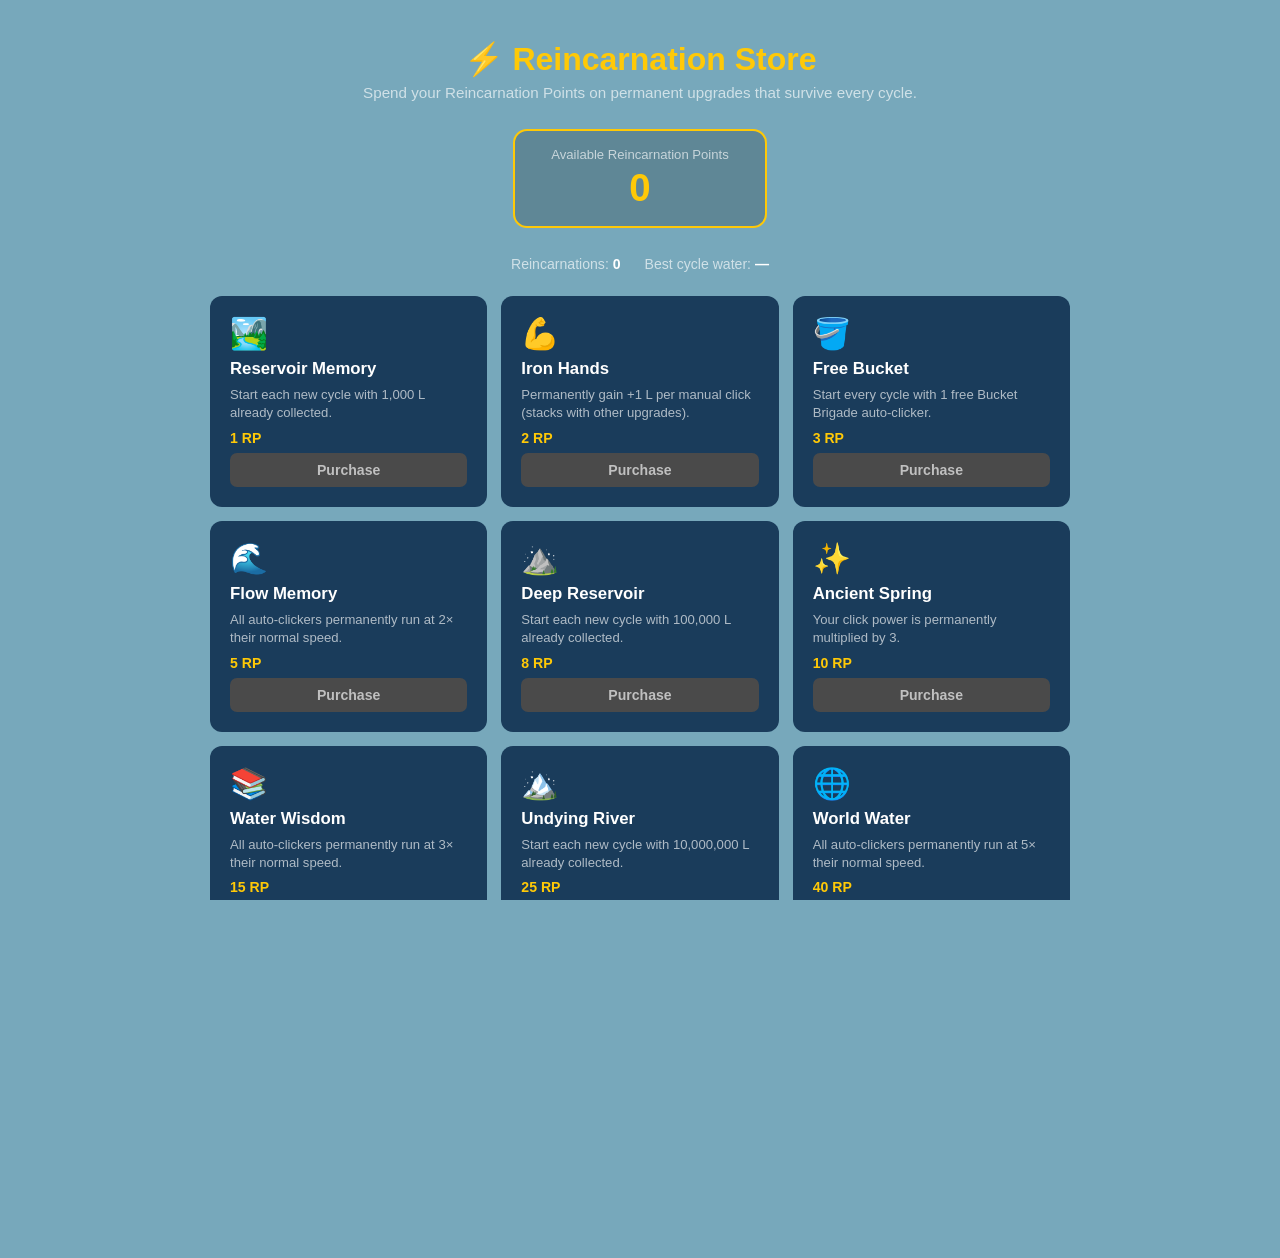
==== reincarnation.html @ 73661738 "Build complete Charity: Water idle-clicker game from scratch Co-authored-by: Max84678 <164530658+Max" ====
<!DOCTYPE html>
<html lang="en">
<head>
  <meta charset="UTF-8">
  <meta name="viewport" content="width=device-width, initial-scale=1.0">
  <title>Reincarnation Store — Charity: Water Game</title>
  <link rel="stylesheet" href="style.css">
</head>
<body>

  <div class="reinc-page">

    <!-- Header -->
    <header class="reinc-header">
      <h1 class="reinc-title">⚡ Reincarnation Store</h1>
      <p class="reinc-subtitle">
        Spend your Reincarnation Points on permanent upgrades that survive every cycle.
      </p>
    </header>

    <!-- RP balance -->
    <div class="rp-balance">
      <div class="rp-balance-label">Available Reincarnation Points</div>
      <div class="rp-balance-value" id="rp-display">0</div>
    </div>

    <!-- Stats row -->
    <div class="reinc-stats">
      <span>Reincarnations: <strong id="stat-reinc">0</strong></span>
      <span>Best cycle water: <strong id="stat-best">—</strong></span>
    </div>

    <!-- Permanent upgrades grid -->
    <div class="perma-upgrades-grid" id="perma-grid">
      <!-- Populated by reincarnation.js -->
    </div>

    <!-- Return to game -->
    <button class="return-btn" onclick="returnToGame()">
      💧 Return to Game
    </button>

  </div>

  <!-- Footer -->
  <footer class="footer">
    <a href="https://www.charitywater.org" target="_blank" rel="noopener noreferrer"
       aria-label="Visit charity: water website">
      <img class="cw-logo" src="charity-water-logo.svg" alt="charity: water" width="210" height="38">
    </a>
    <p class="footer-tagline">
      Every drop counts.
      <a href="https://www.charitywater.org/donate" target="_blank" rel="noopener noreferrer">
        Donate to bring real clean water
      </a>
      to people in need.
    </p>
  </footer>

  <script src="config.js"></script>
  <script src="reincarnation.js"></script>
</body>
</html>
---- style.css ----
/* ============================================================
   style.css — Charity: Water Game
   ============================================================ */

/* ── Custom properties ───────────────────────────────────── */
:root {
  --bg:               #77A8BB;
  --bg-dark:          #5B8FA3;
  --store-bg:         #12304A;
  --store-item-bg:    #1A3C5B;
  --store-item-hover: #234F72;
  --accent:           #FFC907;
  --accent-dark:      #D4A800;
  --water-blue:       #4A9EC8;
  --water-light:      #7BC4E0;
  --text:             #FFFFFF;
  --text-muted:       rgba(255,255,255,0.65);
  --text-dark:        #12304A;
  --btn-buy:          #27AE60;
  --btn-buy-hover:    #219150;
  --btn-disabled:     #4a4a4a;
  --shadow:           rgba(0,0,0,0.28);
  --radius:           8px;
  --store-width:      320px;
}

/* ── Reset & base ────────────────────────────────────────── */
*, *::before, *::after { box-sizing: border-box; margin: 0; padding: 0; }

html, body {
  height: 100%;
  font-family: 'Segoe UI', Arial, Helvetica, sans-serif;
  background: var(--bg);
  color: var(--text);
  overflow-x: hidden;
}

button { font-family: inherit; }

a { color: inherit; }

/* ── Hamburger button ────────────────────────────────────── */
.hamburger {
  position: fixed;
  top: 14px;
  left: 14px;
  z-index: 1000;
  width: 46px;
  height: 46px;
  background: var(--store-bg);
  border: none;
  border-radius: var(--radius);
  cursor: pointer;
  display: flex;
  flex-direction: column;
  justify-content: center;
  align-items: center;
  gap: 5px;
  padding: 10px;
  transition: background 0.2s;
  box-shadow: 0 2px 10px var(--shadow);
}
.hamburger:hover { background: var(--store-item-hover); }

.hamburger span {
  display: block;
  width: 22px;
  height: 2.5px;
  background: var(--text);
  border-radius: 2px;
  transition: transform 0.3s, opacity 0.3s;
}
.hamburger.open span:nth-child(1) { transform: translateY(7.5px) rotate(45deg); }
.hamburger.open span:nth-child(2) { opacity: 0; }
.hamburger.open span:nth-child(3) { transform: translateY(-7.5px) rotate(-45deg); }

/* ── Side-panel Store ────────────────────────────────────── */
.store-panel {
  position: fixed;
  top: 0;
  left: 0;
  width: var(--store-width);
  height: 100vh;
  background: var(--store-bg);
  z-index: 900;
  transform: translateX(-100%);
  transition: transform 0.35s cubic-bezier(0.4,0,0.2,1);
  overflow-y: auto;
  padding: 72px 14px 20px;
  box-shadow: 4px 0 24px var(--shadow);
}
.store-panel.open { transform: translateX(0); }

.store-title {
  font-size: 1.55rem;
  font-weight: 700;
  color: var(--accent);
  margin-bottom: 14px;
  letter-spacing: 0.4px;
}

.store-section { margin-bottom: 22px; }

.section-title {
  font-size: 0.75rem;
  font-weight: 700;
  text-transform: uppercase;
  letter-spacing: 1.2px;
  color: var(--text-muted);
  margin-bottom: 8px;
  border-bottom: 1px solid rgba(255,255,255,0.1);
  padding-bottom: 5px;
}

/* Bulk-buy controls */
.bulk-controls {
  display: flex;
  align-items: center;
  gap: 4px;
  margin-bottom: 10px;
  flex-wrap: wrap;
}
.bulk-controls > span { font-size: 0.82rem; color: var(--text-muted); margin-right: 2px; }

.bulk-btn {
  padding: 4px 9px;
  font-size: 0.78rem;
  background: var(--store-item-bg);
  color: var(--text);
  border: 1px solid rgba(255,255,255,0.15);
  border-radius: 4px;
  cursor: pointer;
  transition: all 0.15s;
  font-weight: 600;
}
.bulk-btn:hover,
.bulk-btn.active {
  background: var(--accent);
  color: var(--text-dark);
  border-color: var(--accent);
}

/* Auto-clicker list item */
.clicker-item {
  background: var(--store-item-bg);
  border-radius: var(--radius);
  padding: 10px 12px;
  margin-bottom: 7px;
  display: flex;
  align-items: center;
  gap: 10px;
  border-left: 3px solid transparent;
  transition: background 0.15s, border-color 0.15s;
}
.clicker-item:hover              { background: var(--store-item-hover); }
.clicker-item.affordable         { border-left-color: var(--btn-buy); }
.clicker-item.maxed              { border-left-color: var(--accent); opacity: 0.7; }

.clicker-emoji { font-size: 1.7rem; min-width: 34px; text-align: center; }

.clicker-info  { flex: 1; min-width: 0; }
.clicker-name  {
  font-size: 0.92rem;
  font-weight: 700;
  white-space: nowrap;
  overflow: hidden;
  text-overflow: ellipsis;
}
.clicker-desc  { font-size: 0.68rem; color: var(--text-muted); margin-top: 1px; }
.clicker-stats { font-size: 0.72rem; color: var(--accent); margin-top: 2px; }

.clicker-right { display: flex; flex-direction: column; align-items: flex-end; gap: 4px; }
.clicker-owned {
  font-size: 1.05rem;
  font-weight: 700;
  color: var(--accent);
  min-width: 32px;
  text-align: center;
}
.clicker-cost  { font-size: 0.7rem; color: var(--text-muted); text-align: right; }

.clicker-buy-btn {
  padding: 5px 10px;
  font-size: 0.78rem;
  background: var(--btn-buy);
  color: #fff;
  border: none;
  border-radius: 5px;
  cursor: pointer;
  font-weight: 700;
  white-space: nowrap;
  transition: background 0.15s;
}
.clicker-buy-btn:hover:not(:disabled) { background: var(--btn-buy-hover); }
.clicker-buy-btn:disabled { background: var(--btn-disabled); cursor: not-allowed; }

/* Upgrade item */
.upgrade-item {
  background: var(--store-item-bg);
  border-radius: var(--radius);
  padding: 8px 12px;
  margin-bottom: 6px;
  display: flex;
  align-items: center;
  gap: 10px;
  border-left: 3px solid var(--accent);
  transition: background 0.15s;
}
.upgrade-item:hover { background: var(--store-item-hover); }

.upgrade-info  { flex: 1; min-width: 0; }
.upgrade-name  { font-size: 0.88rem; font-weight: 700; }
.upgrade-desc  { font-size: 0.68rem; color: var(--text-muted); margin-top: 1px; }
.upgrade-cost  { font-size: 0.7rem; color: var(--accent); margin-top: 2px; }

.upgrade-buy-btn {
  padding: 5px 10px;
  font-size: 0.8rem;
  background: var(--accent);
  color: var(--text-dark);
  border: none;
  border-radius: 5px;
  cursor: pointer;
  font-weight: 700;
  white-space: nowrap;
  transition: background 0.15s;
  flex-shrink: 0;
}
.upgrade-buy-btn:hover:not(:disabled) { background: var(--accent-dark); }
.upgrade-buy-btn:disabled { background: var(--btn-disabled); color: var(--text); cursor: not-allowed; }

.no-upgrades { font-size: 0.8rem; color: var(--text-muted); padding: 4px 0; }

/* ── Main game layout ────────────────────────────────────── */
body { display: flex; flex-direction: column; min-height: 100vh; }

main.game-area {
  flex: 1;
  display: flex;
  flex-direction: column;
  align-items: center;
  justify-content: center;
  padding: 80px 16px 90px;
  position: relative;
}

/* ── Reincarnate button (fixed top-right) ────────────────── */
.reincarnate-btn {
  position: fixed;
  top: 14px;
  right: 14px;
  z-index: 100;
  padding: 10px 18px;
  background: linear-gradient(135deg, #9B59B6, #6C3483);
  color: #fff;
  border: none;
  border-radius: var(--radius);
  font-size: 0.95rem;
  font-weight: 700;
  cursor: pointer;
  box-shadow: 0 4px 18px rgba(155,89,182,0.5);
  animation: pulse-reinc 2s ease-in-out infinite;
  transition: transform 0.15s;
}
.reincarnate-btn:hover { transform: scale(1.05); }
.reincarnate-btn.hidden { display: none; }

/* Visit reincarnation store any time */
.reinc-store-link {
  position: fixed;
  top: 62px;
  right: 14px;
  z-index: 99;
  padding: 7px 13px;
  background: rgba(108,52,131,0.7);
  color: #fff;
  border: 1px solid rgba(155,89,182,0.8);
  border-radius: var(--radius);
  font-size: 0.8rem;
  font-weight: 600;
  text-decoration: none;
  cursor: pointer;
  transition: background 0.2s;
}
.reinc-store-link:hover { background: rgba(108,52,131,0.95); }

/* ── Water counter display ───────────────────────────────── */
.water-display { text-align: center; margin-bottom: 16px; }

.water-amount {
  font-size: 2.8rem;
  font-weight: 700;
  line-height: 1.1;
  text-shadow: 0 2px 10px var(--shadow);
}
.water-amount .unit { font-size: 1.5rem; font-weight: 400; opacity: 0.85; }

.water-rate {
  font-size: 0.92rem;
  color: var(--text-muted);
  margin-top: 5px;
}
.water-rate .highlight { color: var(--text); font-weight: 600; }

/* ── Well wrapper ────────────────────────────────────────── */
.well-container { position: relative; margin: 8px 0; }

.well-wrapper {
  position: relative;
  display: inline-block;
  cursor: pointer;
  user-select: none;
  -webkit-tap-highlight-color: transparent;
}

.well-img {
  display: block;
  filter: drop-shadow(0 8px 22px rgba(0,0,0,0.32));
  transition: transform 0.08s;
}
.well-wrapper:active .well-img { transform: scale(0.94); }

/* ── Floating "+N L" text (Improvement 1) ───────────────── */
.floating-text {
  position: absolute;
  pointer-events: none;
  font-size: 1.15rem;
  font-weight: 700;
  color: #fff;
  text-shadow: 0 1px 5px rgba(0,0,0,0.55);
  animation: float-up 0.9s ease-out forwards;
  z-index: 200;
  white-space: nowrap;
  left: 50%;
  transform: translateX(-50%);
}

/* ── Ripple effect (Improvement 1) ──────────────────────── */
.ripple {
  position: absolute;
  border-radius: 50%;
  border: 3px solid rgba(255,255,255,0.55);
  pointer-events: none;
  animation: ripple-anim 0.65s ease-out forwards;
  transform: translate(-50%, -50%);
  z-index: 150;
  width: 0;
  height: 0;
}

/* ── Progress bar (Improvement 3) ───────────────────────── */
.progress-section {
  width: 100%;
  max-width: 420px;
  margin-top: 18px;
}
.progress-label {
  display: flex;
  justify-content: space-between;
  font-size: 0.78rem;
  color: var(--text-muted);
  margin-bottom: 5px;
}
.progress-bar-outer {
  width: 100%;
  height: 20px;
  background: rgba(0,0,0,0.22);
  border-radius: 10px;
  overflow: hidden;
  position: relative;
  box-shadow: inset 0 2px 6px rgba(0,0,0,0.25);
}
.progress-bar-inner {
  height: 100%;
  border-radius: 10px;
  background: linear-gradient(90deg, #3A9CCC 0%, #7BC4E0 50%, #3A9CCC 100%);
  background-size: 200% 100%;
  animation: wave-flow 2.2s linear infinite;
  transition: width 0.4s ease;
  min-width: 3px;
  position: relative;
}
/* Wave shimmer overlay */
.progress-bar-inner::after {
  content: '';
  position: absolute;
  inset: 0;
  background: linear-gradient(90deg, transparent 0%, rgba(255,255,255,0.28) 50%, transparent 100%);
  background-size: 200% 100%;
  animation: wave-shimmer 1.6s linear infinite;
  border-radius: inherit;
}

/* ── Reincarnation info line ─────────────────────────────── */
.reincarnation-info {
  margin-top: 8px;
  font-size: 0.82rem;
  color: var(--text-muted);
  text-align: center;
}
.reincarnation-info strong { color: var(--text); }

/* ── Milestone popup (Improvement 2) ────────────────────── */
.milestone-popup {
  position: fixed;
  bottom: 76px;
  left: 50%;
  transform: translateX(-50%);
  z-index: 500;
  background: linear-gradient(135deg, #1A3C5B, #234F72);
  border: 2px solid var(--accent);
  border-radius: 14px;
  padding: 14px 18px;
  max-width: 360px;
  width: calc(100% - 32px);
  display: flex;
  align-items: flex-start;
  gap: 12px;
  box-shadow: 0 8px 32px rgba(0,0,0,0.45);
  animation: slide-up 0.4s cubic-bezier(0.34,1.56,0.64,1);
}
.milestone-popup.hidden { display: none !important; }

.milestone-icon    { font-size: 1.7rem; min-width: 34px; line-height: 1; }
.milestone-message { flex: 1; font-size: 0.88rem; line-height: 1.45; font-weight: 500; }

.milestone-close {
  background: none;
  border: none;
  color: var(--text-muted);
  font-size: 1.25rem;
  cursor: pointer;
  line-height: 1;
  padding: 0 0 0 6px;
  flex-shrink: 0;
}
.milestone-close:hover { color: var(--text); }

/* ── Footer ──────────────────────────────────────────────── */
.footer {
  background: rgba(0,0,0,0.22);
  padding: 14px 16px;
  text-align: center;
  display: flex;
  flex-direction: column;
  align-items: center;
  gap: 7px;
}
.footer a   { display: inline-block; text-decoration: none; }
.cw-logo    { display: block; }
.footer-tagline {
  font-size: 0.76rem;
  color: var(--text-muted);
}
.footer-tagline a { color: var(--accent); text-decoration: none; }
.footer-tagline a:hover { text-decoration: underline; }

/* ── Reincarnation page ──────────────────────────────────── */
.reinc-page {
  min-height: 100vh;
  background: var(--bg);
  display: flex;
  flex-direction: column;
  align-items: center;
  padding: 40px 16px 60px;
}
.reinc-header { text-align: center; margin-bottom: 28px; }
.reinc-title  { font-size: 2rem; font-weight: 700; color: var(--accent); margin-bottom: 6px; }
.reinc-subtitle { color: var(--text-muted); font-size: 0.95rem; }

.rp-balance {
  background: rgba(0,0,0,0.2);
  border: 2px solid var(--accent);
  border-radius: 14px;
  padding: 16px 36px;
  text-align: center;
  margin-bottom: 28px;
}
.rp-balance-label { font-size: 0.82rem; color: var(--text-muted); margin-bottom: 4px; }
.rp-balance-value { font-size: 2.4rem; font-weight: 700; color: var(--accent); }

.perma-upgrades-grid {
  display: grid;
  grid-template-columns: repeat(auto-fill, minmax(255px, 1fr));
  gap: 14px;
  width: 100%;
  max-width: 860px;
  margin-bottom: 30px;
}
.perma-upgrade-card {
  background: var(--store-item-bg);
  border-radius: 12px;
  padding: 18px;
  display: flex;
  flex-direction: column;
  gap: 7px;
  border: 2px solid transparent;
  transition: all 0.2s;
}
.perma-upgrade-card.affordable { border-color: var(--accent); }
.perma-upgrade-card.owned      { border-color: var(--btn-buy); opacity: 0.7; }
.perma-upgrade-card:hover:not(.owned) { background: var(--store-item-hover); }

.perma-card-icon { font-size: 1.9rem; }
.perma-card-name { font-size: 1.05rem; font-weight: 700; }
.perma-card-desc { font-size: 0.82rem; color: var(--text-muted); flex: 1; line-height: 1.4; }
.perma-card-cost { font-size: 0.88rem; color: var(--accent); font-weight: 700; }

.perma-card-btn {
  padding: 9px 0;
  background: var(--accent);
  color: var(--text-dark);
  border: none;
  border-radius: 7px;
  font-weight: 700;
  font-size: 0.88rem;
  cursor: pointer;
  transition: background 0.15s;
}
.perma-card-btn:hover:not(:disabled) { background: var(--accent-dark); }
.perma-card-btn:disabled {
  background: var(--btn-disabled);
  color: var(--text-muted);
  cursor: not-allowed;
}

.return-btn {
  padding: 13px 44px;
  background: var(--water-blue);
  color: #fff;
  border: none;
  border-radius: 10px;
  font-size: 1.05rem;
  font-weight: 700;
  cursor: pointer;
  transition: all 0.2s;
  box-shadow: 0 4px 16px rgba(0,0,0,0.22);
}
.return-btn:hover { background: var(--water-light); transform: translateY(-2px); }

/* Reinc stats row */
.reinc-stats {
  display: flex;
  gap: 24px;
  flex-wrap: wrap;
  justify-content: center;
  margin-bottom: 24px;
  font-size: 0.88rem;
  color: var(--text-muted);
}
.reinc-stats strong { color: var(--text); }

/* ── Keyframe animations ──────────────────────────────────── */
@keyframes float-up {
  0%   { opacity: 1; transform: translateX(-50%) translateY(0)   scale(1); }
  100% { opacity: 0; transform: translateX(-50%) translateY(-80px) scale(0.75); }
}

@keyframes ripple-anim {
  0%   { width: 0;    height: 0;    opacity: 0.75; }
  100% { width: 160px; height: 160px; opacity: 0; }
}

@keyframes wave-flow {
  0%   { background-position: 0%   0%; }
  100% { background-position: 200% 0%; }
}

@keyframes wave-shimmer {
  0%   { background-position: -200% 0%; }
  100% { background-position: 200%  0%; }
}

@keyframes pulse-reinc {
  0%, 100% { box-shadow: 0 4px 18px rgba(155,89,182,0.45); }
  50%       { box-shadow: 0 4px 28px rgba(155,89,182,0.85); }
}

@keyframes slide-up {
  from { opacity: 0; transform: translate(-50%, 28px); }
  to   { opacity: 1; transform: translate(-50%, 0); }
}

/* ── Responsive ──────────────────────────────────────────── */
@media (max-width: 480px) {
  .water-amount        { font-size: 2.1rem; }
  .well-img            { width: 190px; height: 206px; }
  :root                { --store-width: min(100vw, 310px); }
  .reincarnate-btn     { font-size: 0.82rem; padding: 8px 12px; top: 10px; right: 10px; }
  .reinc-store-link    { top: 54px; right: 10px; }
}
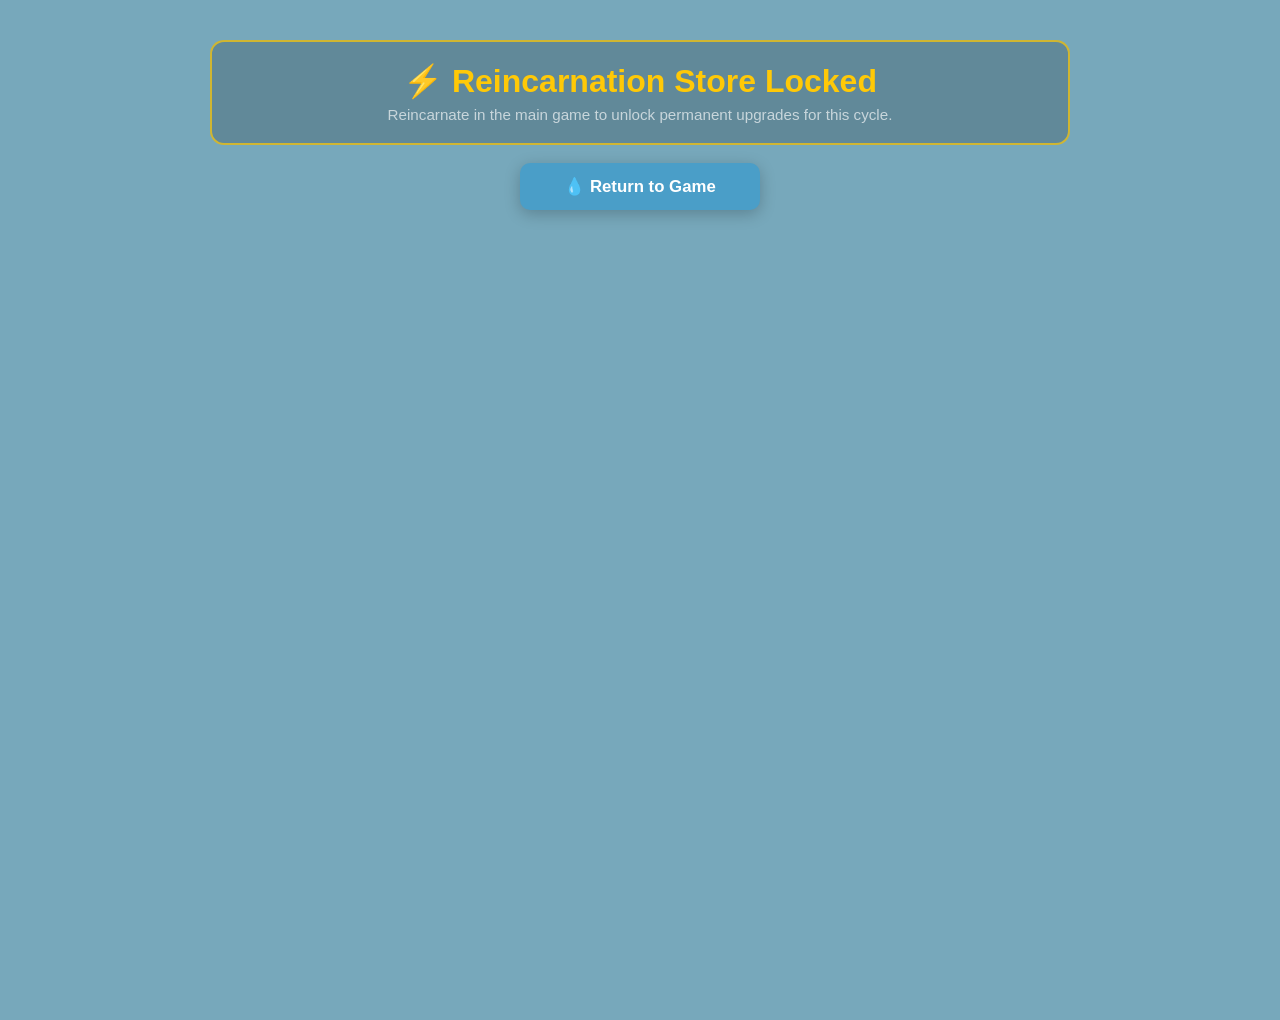
==== commit 52b4a6ca: "This is a working game now!" ====
--- a/reincarnation.html
+++ b/reincarnation.html
@@ -10,8 +10,17 @@
 
   <div class="reinc-page">
 
+    <div class="store-locked" id="store-locked">
+      <div class="store-locked-card">
+        <h1 class="reinc-title">⚡ Reincarnation Store Locked</h1>
+        <p class="reinc-subtitle">
+          Reincarnate in the main game to unlock permanent upgrades for this cycle.
+        </p>
+      </div>
+    </div>
+
     <!-- Header -->
-    <header class="reinc-header">
+    <header class="reinc-header" id="reinc-header">
       <h1 class="reinc-title">⚡ Reincarnation Store</h1>
       <p class="reinc-subtitle">
         Spend your Reincarnation Points on permanent upgrades that survive every cycle.
--- a/style.css
+++ b/style.css
@@ -16,6 +16,10 @@
   --text:             #FFFFFF;
   --text-muted:       rgba(255,255,255,0.65);
   --text-dark:        #12304A;
+  --footer-bg:        #FFFFFF;
+  --footer-text:      #4B5563;
+  --footer-border:    rgba(18,48,74,0.12);
+  --logo-filter:      none;
   --btn-buy:          #27AE60;
   --btn-buy-hover:    #219150;
   --btn-disabled:     #4a4a4a;
@@ -39,11 +43,115 @@
 
 a { color: inherit; }
 
+.hidden { display: none !important; }
+
+body.mode-drought {
+  background: linear-gradient(180deg, var(--bg) 0%, var(--bg-dark) 100%);
+}
+
+body.mode-drought .cw-logo {
+  filter: var(--logo-filter);
+}
+
+body.mode-drought .footer {
+  box-shadow: 0 -6px 24px rgba(0,0,0,0.25);
+}
+
+body.mode-drought .footer-tagline a {
+  color: #FFFFFF;
+}
+
+body.mode-drought .footer-tagline a:hover {
+  color: #FFFFFF;
+}
+
+body.mode-drought .reinc-locked-note,
+body.mode-drought .reinc-warning,
+body.mode-drought .reinc-subtitle,
+body.mode-drought .footer-tagline {
+  color: rgba(255,255,255,0.78);
+}
+
+body.mode-drought .golden-boost-label {
+  color: #FFFFFF;
+}
+
+body.mode-drought .mode-btn.active {
+  color: var(--text-dark);
+}
+
+body.mode-drought .mode-btn {
+  background: rgba(0,0,0,0.18);
+  color: #fff;
+  border-color: rgba(255,255,255,0.12);
+}
+
+body.mode-drought .mode-btn:hover { background: rgba(0,0,0,0.28); }
+
+body.mode-drought .mode-btn.active {
+  background: #fff;
+}
+
+body.mode-drought .golden-boost {
+  background: rgba(0,0,0,0.18);
+  border-color: rgba(255,255,255,0.12);
+}
+
+body.mode-drought .golden-drop {
+  filter: drop-shadow(0 0 16px rgba(255,255,255,0.22));
+}
+
+body.mode-drought .store-panel {
+  box-shadow: -4px 0 24px rgba(0,0,0,0.35);
+}
+
+body.mode-drought .well-wrapper:focus-visible,
+body.mode-drought .mode-btn:focus-visible,
+body.mode-drought .bulk-btn:focus-visible,
+body.mode-drought .clicker-buy-btn:focus-visible,
+body.mode-drought .upgrade-buy-btn:focus-visible,
+body.mode-drought .reincarnate-btn:focus-visible,
+body.mode-drought .reinc-store-link:focus-visible,
+body.mode-drought .return-btn:focus-visible {
+  outline-color: #fff;
+}
+/* ── Mode switcher ──────────────────────────────────────── */
+.mode-switcher {
+  position: fixed;
+  top: 14px;
+  left: 50%;
+  transform: translateX(-50%);
+  z-index: 1001;
+  display: inline-flex;
+  gap: 8px;
+  padding: 6px;
+  border-radius: 999px;
+  background: rgba(0,0,0,0.16);
+  backdrop-filter: blur(8px);
+  box-shadow: 0 2px 10px var(--shadow);
+}
+
+.mode-btn {
+  border: 1px solid rgba(255,255,255,0.14);
+  background: rgba(18,48,74,0.9);
+  color: #fff;
+  border-radius: 999px;
+  padding: 7px 12px;
+  font-size: 0.74rem;
+  font-weight: 700;
+  letter-spacing: 0.3px;
+  cursor: pointer;
+  transition: transform 0.15s, background 0.15s, color 0.15s;
+}
+
+.mode-btn:hover { transform: translateY(-1px); background: rgba(35,79,114,0.95); }
+.mode-btn.active { background: var(--accent); color: var(--text-dark); border-color: var(--accent); }
+
 /* ── Hamburger button ────────────────────────────────────── */
 .hamburger {
   position: fixed;
   top: 14px;
-  left: 14px;
+  right: 14px;
   z-index: 1000;
   width: 46px;
   height: 46px;
@@ -78,16 +186,16 @@
 .store-panel {
   position: fixed;
   top: 0;
-  left: 0;
+  right: 0;
   width: var(--store-width);
   height: 100vh;
   background: var(--store-bg);
   z-index: 900;
-  transform: translateX(-100%);
+  transform: translateX(100%);
   transition: transform 0.35s cubic-bezier(0.4,0,0.2,1);
   overflow-y: auto;
   padding: 72px 14px 20px;
-  box-shadow: 4px 0 24px var(--shadow);
+  box-shadow: -4px 0 24px var(--shadow);
 }
 .store-panel.open { transform: translateX(0); }
 
@@ -231,6 +339,141 @@
 
 .no-upgrades { font-size: 0.8rem; color: var(--text-muted); padding: 4px 0; }
 
+/* Reincarnation section */
+.reinc-section {
+  background: rgba(255,255,255,0.04);
+  border: 1px solid rgba(255,255,255,0.08);
+  border-radius: 12px;
+  padding: 12px;
+}
+.reinc-summary {
+  margin-bottom: 10px;
+  text-align: center;
+}
+.reinc-section .progress-label {
+  margin-bottom: 5px;
+}
+.reinc-section .progress-bar-outer {
+  margin-bottom: 10px;
+}
+.store-reinc-btn {
+  width: 100%;
+  margin-top: 2px;
+}
+.store-reinc-btn.locked {
+  opacity: 0.55;
+  box-shadow: none;
+}
+.reinc-warning {
+  margin-top: 10px;
+  font-size: 0.75rem;
+  line-height: 1.45;
+  color: var(--text-muted);
+}
+.reinc-locked-note {
+  margin-top: 10px;
+  font-size: 0.76rem;
+  line-height: 1.45;
+  color: var(--text-muted);
+  text-align: center;
+}
+.reinc-confirm {
+  margin-top: 10px;
+  padding-top: 10px;
+  border-top: 1px solid rgba(255,255,255,0.08);
+}
+.reinc-confirm-actions {
+  display: flex;
+  gap: 8px;
+  margin-top: 10px;
+}
+.reinc-confirm-btn {
+  flex: 1;
+  border: none;
+  border-radius: 6px;
+  padding: 8px 0;
+  font-size: 0.8rem;
+  font-weight: 700;
+  cursor: pointer;
+}
+.reinc-confirm-btn.accept {
+  background: var(--accent);
+  color: var(--text-dark);
+}
+.reinc-confirm-btn.decline {
+  background: rgba(255,255,255,0.12);
+  color: var(--text);
+}
+.reinc-store-link {
+  display: inline-flex;
+  align-items: center;
+  justify-content: center;
+  margin-top: 10px;
+  padding: 8px 12px;
+  width: 100%;
+  border-radius: 6px;
+  background: rgba(255,255,255,0.08);
+  border: 1px solid rgba(255,255,255,0.12);
+  font-size: 0.84rem;
+  font-weight: 600;
+}
+.reinc-store-link:hover { background: rgba(255,255,255,0.12); }
+
+/* Golden boost indicator */
+.golden-boost {
+  position: fixed;
+  top: 14px;
+  left: 14px;
+  z-index: 1002;
+  width: min(260px, calc(100vw - 28px));
+  padding: 10px 12px;
+  border-radius: 12px;
+  background: rgba(18,48,74,0.92);
+  border: 1px solid rgba(255,201,7,0.35);
+  box-shadow: 0 6px 18px rgba(0,0,0,0.26);
+}
+.golden-boost-label {
+  font-size: 0.78rem;
+  font-weight: 700;
+  color: var(--accent);
+  margin-bottom: 7px;
+}
+.golden-boost-track {
+  width: 100%;
+  height: 8px;
+  border-radius: 999px;
+  overflow: hidden;
+  background: rgba(255,255,255,0.16);
+}
+.golden-boost-fill {
+  height: 100%;
+  width: 100%;
+  border-radius: inherit;
+  background: linear-gradient(90deg, #FFC907, #FFF2A1);
+  transform-origin: left center;
+}
+
+/* Golden raindrop */
+.golden-drop {
+  position: absolute;
+  z-index: 180;
+  border: none;
+  background: transparent;
+  color: #FFC907;
+  font-size: 2.4rem;
+  line-height: 1;
+  cursor: pointer;
+  text-shadow: 0 0 16px rgba(255,201,7,0.75);
+  animation: golden-drop-bob 1.3s ease-in-out infinite;
+  transform-origin: center;
+}
+.golden-drop:hover { transform: scale(1.12); }
+
+@keyframes golden-drop-bob {
+  0%, 100% { transform: translateY(0) scale(1); }
+  50% { transform: translateY(-6px) scale(1.05); }
+}
+
 /* ── Main game layout ────────────────────────────────────── */
 body { display: flex; flex-direction: column; min-height: 100vh; }
 
@@ -244,12 +487,8 @@
   position: relative;
 }
 
-/* ── Reincarnate button (fixed top-right) ────────────────── */
+/* ── Reincarnate button ──────────────────────────────────── */
 .reincarnate-btn {
-  position: fixed;
-  top: 14px;
-  right: 14px;
-  z-index: 100;
   padding: 10px 18px;
   background: linear-gradient(135deg, #9B59B6, #6C3483);
   color: #fff;
@@ -264,25 +503,6 @@
 }
 .reincarnate-btn:hover { transform: scale(1.05); }
 .reincarnate-btn.hidden { display: none; }
-
-/* Visit reincarnation store any time */
-.reinc-store-link {
-  position: fixed;
-  top: 62px;
-  right: 14px;
-  z-index: 99;
-  padding: 7px 13px;
-  background: rgba(108,52,131,0.7);
-  color: #fff;
-  border: 1px solid rgba(155,89,182,0.8);
-  border-radius: var(--radius);
-  font-size: 0.8rem;
-  font-weight: 600;
-  text-decoration: none;
-  cursor: pointer;
-  transition: background 0.2s;
-}
-.reinc-store-link:hover { background: rgba(108,52,131,0.95); }
 
 /* ── Water counter display ───────────────────────────────── */
 .water-display { text-align: center; margin-bottom: 16px; }
@@ -348,12 +568,6 @@
   height: 0;
 }
 
-/* ── Progress bar (Improvement 3) ───────────────────────── */
-.progress-section {
-  width: 100%;
-  max-width: 420px;
-  margin-top: 18px;
-}
 .progress-label {
   display: flex;
   justify-content: space-between;
@@ -391,14 +605,25 @@
   border-radius: inherit;
 }
 
-/* ── Reincarnation info line ─────────────────────────────── */
 .reincarnation-info {
-  margin-top: 8px;
   font-size: 0.82rem;
   color: var(--text-muted);
   text-align: center;
 }
 .reincarnation-info strong { color: var(--text); }
+
+.store-locked {
+  width: 100%;
+  max-width: 860px;
+  margin-bottom: 18px;
+}
+.store-locked-card {
+  background: rgba(0,0,0,0.18);
+  border: 2px solid rgba(255,201,7,0.7);
+  border-radius: 14px;
+  padding: 20px 18px;
+  text-align: center;
+}
 
 /* ── Milestone popup (Improvement 2) ────────────────────── */
 .milestone-popup {
@@ -438,21 +663,29 @@
 
 /* ── Footer ──────────────────────────────────────────────── */
 .footer {
-  background: rgba(0,0,0,0.22);
-  padding: 14px 16px;
+  background: var(--footer-bg);
+  padding: 16px 16px 18px;
   text-align: center;
   display: flex;
   flex-direction: column;
   align-items: center;
   gap: 7px;
+  border-top: 1px solid var(--footer-border);
 }
 .footer a   { display: inline-block; text-decoration: none; }
-.cw-logo    { display: block; }
+.cw-logo    {
+  display: block;
+  width: auto;
+  height: auto;
+  max-width: min(100%, 320px);
+  max-height: 64px;
+  object-fit: contain;
+}
 .footer-tagline {
   font-size: 0.76rem;
-  color: var(--text-muted);
-}
-.footer-tagline a { color: var(--accent); text-decoration: none; }
+  color: var(--footer-text);
+}
+.footer-tagline a { color: var(--text-dark); text-decoration: underline; }
 .footer-tagline a:hover { text-decoration: underline; }
 
 /* ── Reincarnation page ──────────────────────────────────── */
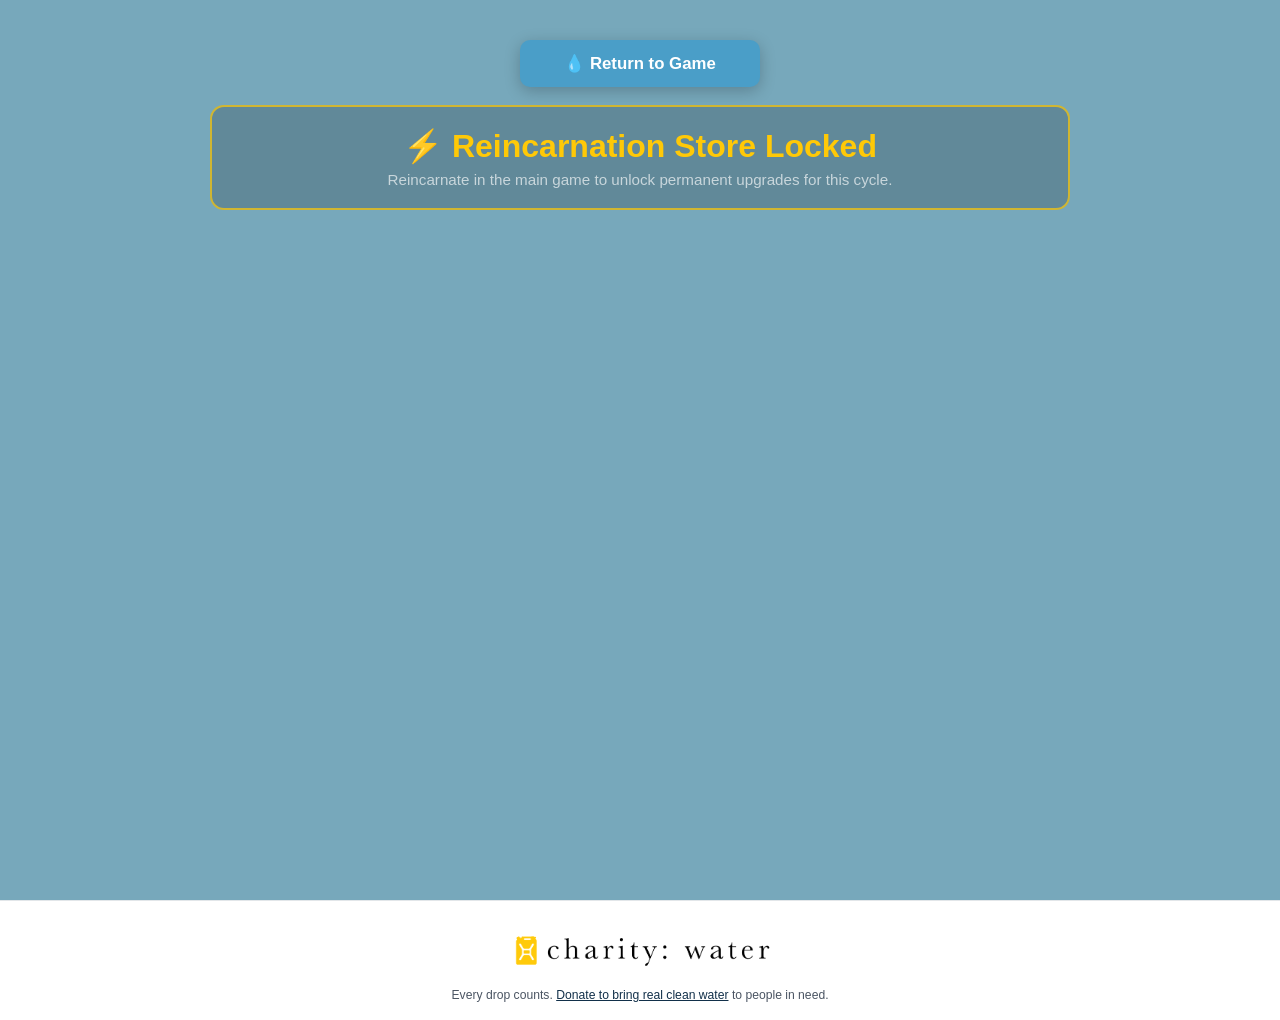
==== commit e38a50ce: "New and Improved, may need more balancing" ====
--- a/reincarnation.html
+++ b/reincarnation.html
@@ -9,6 +9,11 @@
 <body>
 
   <div class="reinc-page">
+
+    <!-- Return to game -->
+    <button class="return-btn reinc-return-btn" onclick="returnToGame()">
+      💧 Return to Game
+    </button>
 
     <div class="store-locked" id="store-locked">
       <div class="store-locked-card">
@@ -44,11 +49,6 @@
       <!-- Populated by reincarnation.js -->
     </div>
 
-    <!-- Return to game -->
-    <button class="return-btn" onclick="returnToGame()">
-      💧 Return to Game
-    </button>
-
   </div>
 
   <!-- Footer -->
--- a/style.css
+++ b/style.css
@@ -32,7 +32,7 @@
 *, *::before, *::after { box-sizing: border-box; margin: 0; padding: 0; }
 
 html, body {
-  height: 100%;
+  min-height: 100dvh;
   font-family: 'Segoe UI', Arial, Helvetica, sans-serif;
   background: var(--bg);
   color: var(--text);
@@ -475,7 +475,7 @@
 }
 
 /* ── Main game layout ────────────────────────────────────── */
-body { display: flex; flex-direction: column; min-height: 100vh; }
+body { display: flex; flex-direction: column; min-height: 100dvh; }
 
 main.game-area {
   flex: 1;
@@ -594,6 +594,10 @@
   min-width: 3px;
   position: relative;
 }
+.progress-bar-inner.solid {
+  background: linear-gradient(90deg, #5DBAE6 0%, #5DBAE6 100%);
+  animation: none;
+}
 /* Wave shimmer overlay */
 .progress-bar-inner::after {
   content: '';
@@ -603,6 +607,10 @@
   background-size: 200% 100%;
   animation: wave-shimmer 1.6s linear infinite;
   border-radius: inherit;
+}
+.progress-bar-inner.solid::after {
+  background: rgba(255,255,255,0.12);
+  animation: none;
 }
 
 .reincarnation-info {
@@ -671,6 +679,7 @@
   align-items: center;
   gap: 7px;
   border-top: 1px solid var(--footer-border);
+  margin-top: auto;
 }
 .footer a   { display: inline-block; text-decoration: none; }
 .cw-logo    {
@@ -690,12 +699,17 @@
 
 /* ── Reincarnation page ──────────────────────────────────── */
 .reinc-page {
-  min-height: 100vh;
+  min-height: 100dvh;
   background: var(--bg);
   display: flex;
   flex-direction: column;
   align-items: center;
   padding: 40px 16px 60px;
+  flex: 1;
+}
+.reinc-return-btn {
+  align-self: center;
+  margin-bottom: 18px;
 }
 .reinc-header { text-align: center; margin-bottom: 28px; }
 .reinc-title  { font-size: 2rem; font-weight: 700; color: var(--accent); margin-bottom: 6px; }
@@ -714,12 +728,74 @@
 
 .perma-upgrades-grid {
   display: grid;
-  grid-template-columns: repeat(auto-fill, minmax(255px, 1fr));
-  gap: 14px;
+  grid-template-columns: 1fr;
+  gap: 18px;
   width: 100%;
-  max-width: 860px;
+  max-width: 1120px;
   margin-bottom: 30px;
 }
+.research-tree {
+  display: grid;
+  grid-template-columns: repeat(auto-fit, minmax(280px, 1fr));
+  gap: 18px;
+  width: 100%;
+}
+.research-branch {
+  background: rgba(0,0,0,0.12);
+  border: 1px solid rgba(255,255,255,0.08);
+  border-radius: 18px;
+  padding: 16px 14px 18px;
+}
+.research-branch-header {
+  display: flex;
+  align-items: center;
+  gap: 12px;
+  margin-bottom: 14px;
+}
+.research-branch-icon {
+  font-size: 2rem;
+  min-width: 34px;
+}
+.research-branch-header h3 {
+  font-size: 1rem;
+  font-weight: 800;
+  color: var(--accent);
+  margin-bottom: 2px;
+}
+.research-branch-header p {
+  font-size: 0.75rem;
+  color: var(--text-muted);
+}
+.research-branch-track {
+  position: relative;
+  display: flex;
+  flex-direction: column;
+  gap: 12px;
+  padding-left: 18px;
+}
+.research-branch-track::before {
+  content: '';
+  position: absolute;
+  left: 7px;
+  top: 4px;
+  bottom: 4px;
+  width: 2px;
+  background: linear-gradient(180deg, transparent, rgba(255,255,255,0.22), transparent);
+}
+.research-node {
+  position: relative;
+}
+.research-node::before {
+  content: '';
+  position: absolute;
+  left: -13px;
+  top: 28px;
+  width: 11px;
+  height: 2px;
+  background: var(--accent);
+  opacity: 0.8;
+}
+.research-node.locked { opacity: 0.72; }
 .perma-upgrade-card {
   background: var(--store-item-bg);
   border-radius: 12px;
@@ -738,6 +814,11 @@
 .perma-card-name { font-size: 1.05rem; font-weight: 700; }
 .perma-card-desc { font-size: 0.82rem; color: var(--text-muted); flex: 1; line-height: 1.4; }
 .perma-card-cost { font-size: 0.88rem; color: var(--accent); font-weight: 700; }
+.research-prereq {
+  font-size: 0.72rem;
+  color: var(--text-muted);
+  line-height: 1.35;
+}
 
 .perma-card-btn {
   padding: 9px 0;
@@ -821,4 +902,6 @@
   :root                { --store-width: min(100vw, 310px); }
   .reincarnate-btn     { font-size: 0.82rem; padding: 8px 12px; top: 10px; right: 10px; }
   .reinc-store-link    { top: 54px; right: 10px; }
-}
+  .research-tree       { grid-template-columns: 1fr; }
+  .reinc-return-btn    { align-self: center; }
+}
